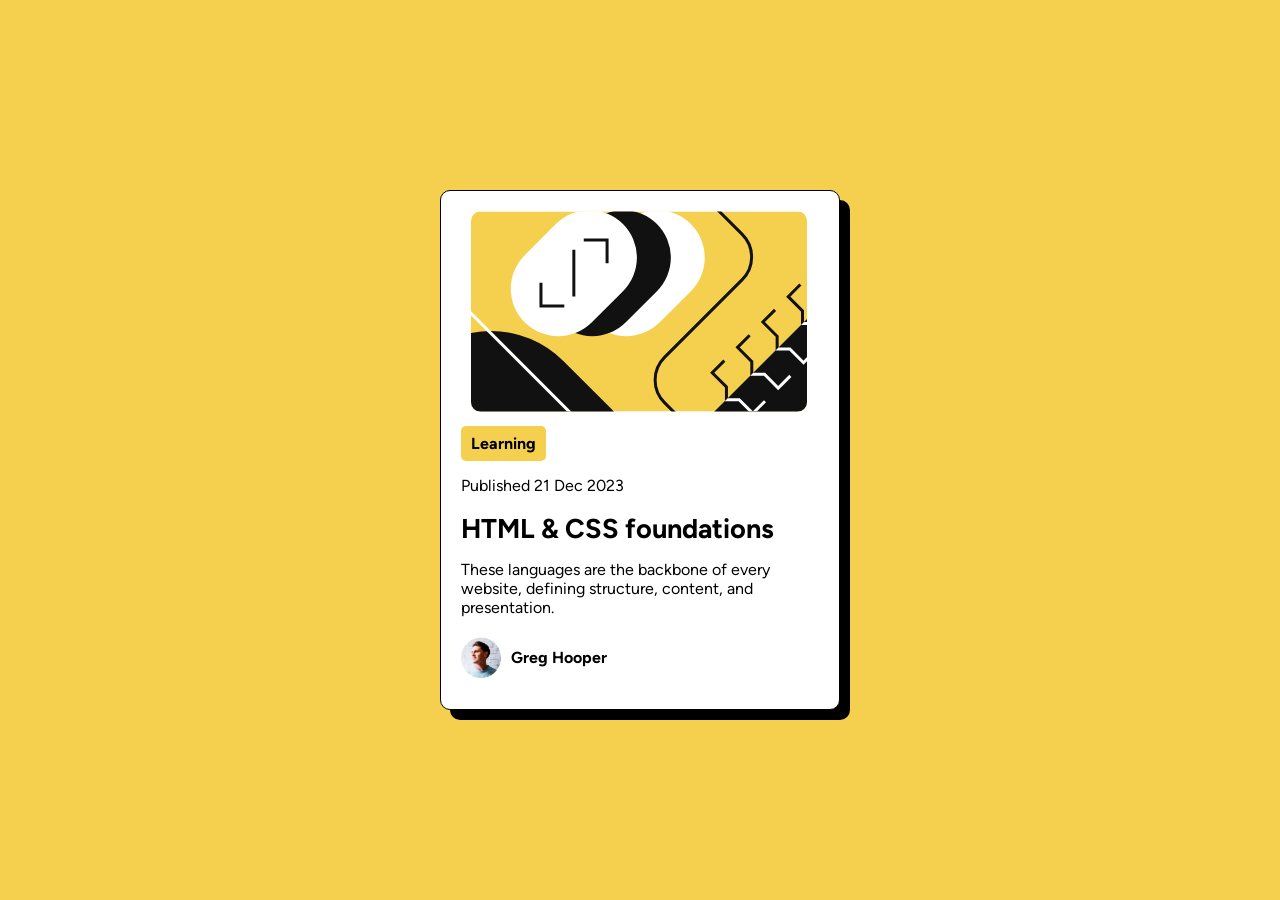
==== blog preview card-frontendmentor/index.html @ 93981ec4 "Initial commit" ====
<!DOCTYPE html>
<html lang="en">
<head>
  <meta charset="UTF-8">
  <meta name="viewport" content="width=device-width, initial-scale=1.0"> <!-- displays site properly based on user's device -->

  <link rel="icon" type="image/png" sizes="32x32" href="./assets/images/favicon-32x32.png">
  
  <title>Frontend Mentor | Blog preview card</title>

  <link rel="stylesheet" href="styles/style.css">

  <!-- Feel free to remove these styles or customise in your own stylesheet 👍 -->
  <style>
    .attribution { font-size: 11px; text-align: center; }
    .attribution a { color: hsl(228, 45%, 44%); }
  </style>
</head>
<body>
  <main>
    <div class="image">
      <img src="assets/images/illustration-article.svg" alt="">
    </div>

    <aside>
      <div class="tag">
      <p>Learning</p>
      </div>
      <span>Published 21 Dec 2023</span>
    </aside>

    <section>
      <h1><a href="#HTML & CSS foundations">HTML & CSS foundations</a></h1>

      <p>These languages are the backbone of every website, defining structure, content, and presentation.</p>
    </section>

    <article>
      <img src="assets/images/image-avatar.webp" alt="">
      <p><a href="#Greg Hooper profile"><strong>Greg Hooper</strong></a></p>
    </article>
  </main>
  

  <!-- <div class="attribution">
    Challenge by <a href="https://www.frontendmentor.io?ref=challenge" target="_blank">Frontend Mentor</a>. 
    Coded by <a href="#">Your Name Here</a>.
  </div> -->
</body>
</html>
---- blog preview card-frontendmentor/styles/style.css ----
@charset "UTF-8";

*{
    margin: 0;
    padding: 0;
    box-sizing: border-box;
}

@font-face {
    font-family: Figtree;
    src: url(../assets/fonts/Figtree-VariableFont_wght.ttf);
}

:root{
    --Yellow: hsl(47, 88%, 63%);
    --White: hsl(0, 0%, 100%);
    --Gray-500: hsl(0, 0%, 42%);
    --Gray-950: hsl(0, 0%, 7%);
}

h1, p, span{
    font-family: Figtree;
}

body{
    background-color: var(--Yellow);
    display: grid;
    place-items: center;
    width: 100vw;
    height: 100vh;
}

a{
    text-decoration: none;
}

main{
    background-color: white;
    border: 1px solid black;
    box-shadow: 10px 10px 0px black;
    padding: 20px;
    border-radius: 10px;

    max-width: 400px;
    height: 520px;

    .image img{
        margin-left: 10px;
        border-radius: 10px;

        margin-bottom: 10px;
    }

    aside{
        .tag{
            background-color: var(--Yellow);
            padding: 8px 10px;
            font-weight: bold;

            width: 85px;
            height: 35px;
            border-radius: 5px;
        }

        span{
            display: inline-block;
            margin: 15px 0 17px 0;
        }
    }

    section{
        h1{
            font-size: 1.7rem;

            a{
                color: black;

                &:hover{
                    color: var(--Yellow);
                }
            }
            
        }

        p{
            margin: 15px 0 20px 0;
        }
    }

    article{
        display: flex;
        align-items: center;

        img{
            width: 40px;
        }

        p{
            padding-left: 10px;

            a{
                color: black;

                &:hover{
                    color: var(--Yellow);
                }
            }
        }
    }
}
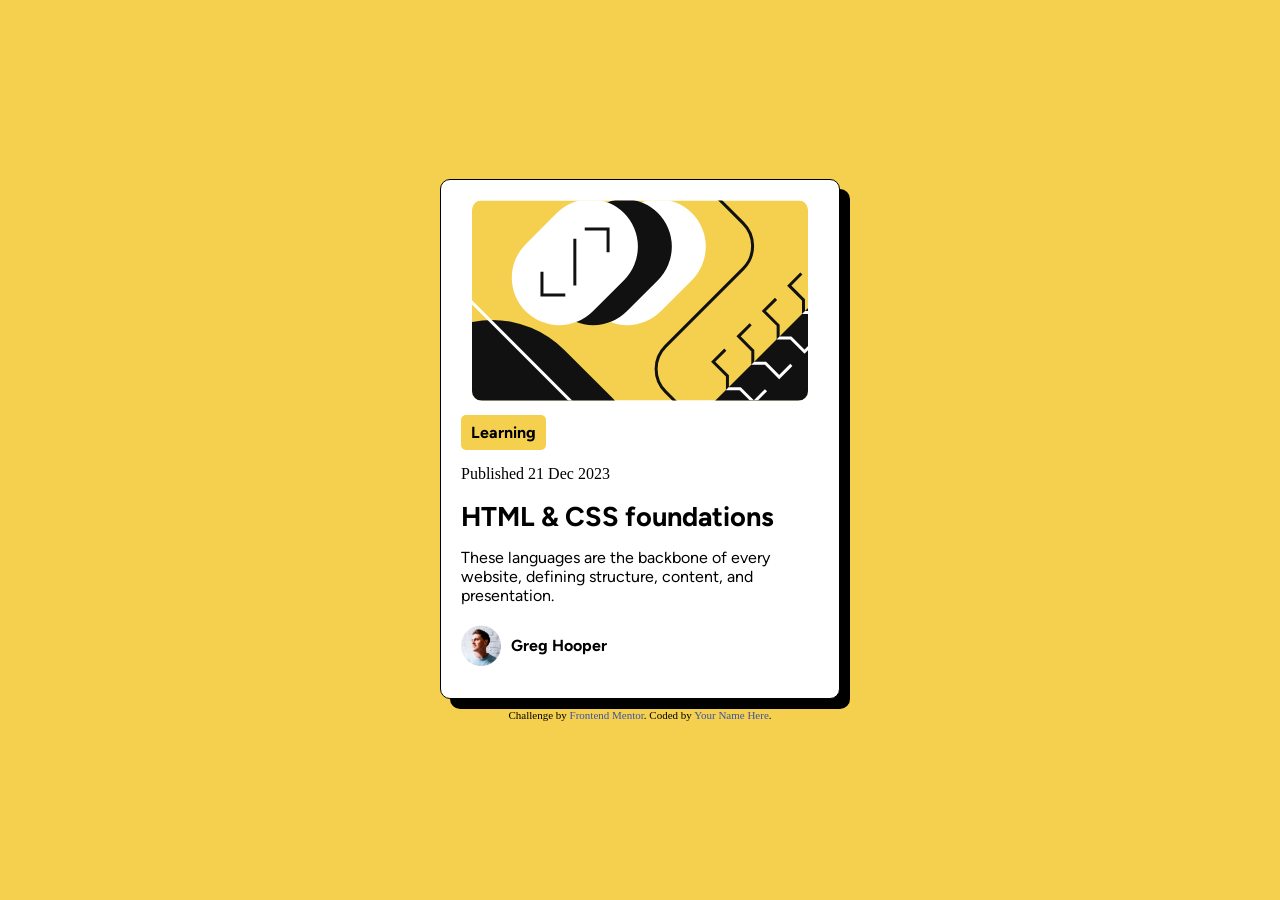
==== commit bf0344ac: "Significant improvements: The "Recipe page-frontendmentor" now follows the core specifications defin" ====
--- a/blog preview card-frontendmentor/index.html
+++ b/blog preview card-frontendmentor/index.html
@@ -2,13 +2,14 @@
 <html lang="en">
 <head>
   <meta charset="UTF-8">
-  <meta name="viewport" content="width=device-width, initial-scale=1.0"> <!-- displays site properly based on user's device -->
+  <meta name="viewport" content="width=device-width, initial-scale=1.0">
 
   <link rel="icon" type="image/png" sizes="32x32" href="./assets/images/favicon-32x32.png">
   
   <title>Frontend Mentor | Blog preview card</title>
 
   <link rel="stylesheet" href="styles/style.css">
+  <link rel="stylesheet" href="styles/responsive.css">
 
   <!-- Feel free to remove these styles or customise in your own stylesheet 👍 -->
   <style>
@@ -16,6 +17,7 @@
     .attribution a { color: hsl(228, 45%, 44%); }
   </style>
 </head>
+
 <body>
   <main>
     <div class="image">
@@ -24,9 +26,9 @@
 
     <aside>
       <div class="tag">
-      <p>Learning</p>
+        <p>Learning</p>
       </div>
-      <span>Published 21 Dec 2023</span>
+      <time datetime="2023-12-21">Published 21 Dec 2023</time>
     </aside>
 
     <section>
@@ -42,9 +44,9 @@
   </main>
   
 
-  <!-- <div class="attribution">
+  <div class="attribution">
     Challenge by <a href="https://www.frontendmentor.io?ref=challenge" target="_blank">Frontend Mentor</a>. 
     Coded by <a href="#">Your Name Here</a>.
-  </div> -->
+  </div>
 </body>
 </html>
--- a/blog preview card-frontendmentor/styles/style.css
+++ b/blog preview card-frontendmentor/styles/style.css
@@ -24,9 +24,11 @@
 
 body{
     background-color: var(--Yellow);
-    display: grid;
-    place-items: center;
-    width: 100vw;
+    display: flex;
+    flex-flow: column;
+    align-items: center;
+    justify-content: center;
+
     height: 100vh;
 }
 
@@ -44,11 +46,16 @@
     max-width: 400px;
     height: 520px;
 
-    .image img{
-        margin-left: 10px;
-        border-radius: 10px;
+    h1, p{
+        text-align: left;
+    }
 
-        margin-bottom: 10px;
+    .image{
+        text-align: center;
+        img{
+            border-radius: 10px;
+            margin-bottom: 10px;
+        }
     }
 
     aside{
@@ -62,7 +69,7 @@
             border-radius: 5px;
         }
 
-        span{
+        time{
             display: inline-block;
             margin: 15px 0 17px 0;
         }
@@ -107,4 +114,6 @@
             }
         }
     }
+
+    margin-bottom: 10px;
 }
